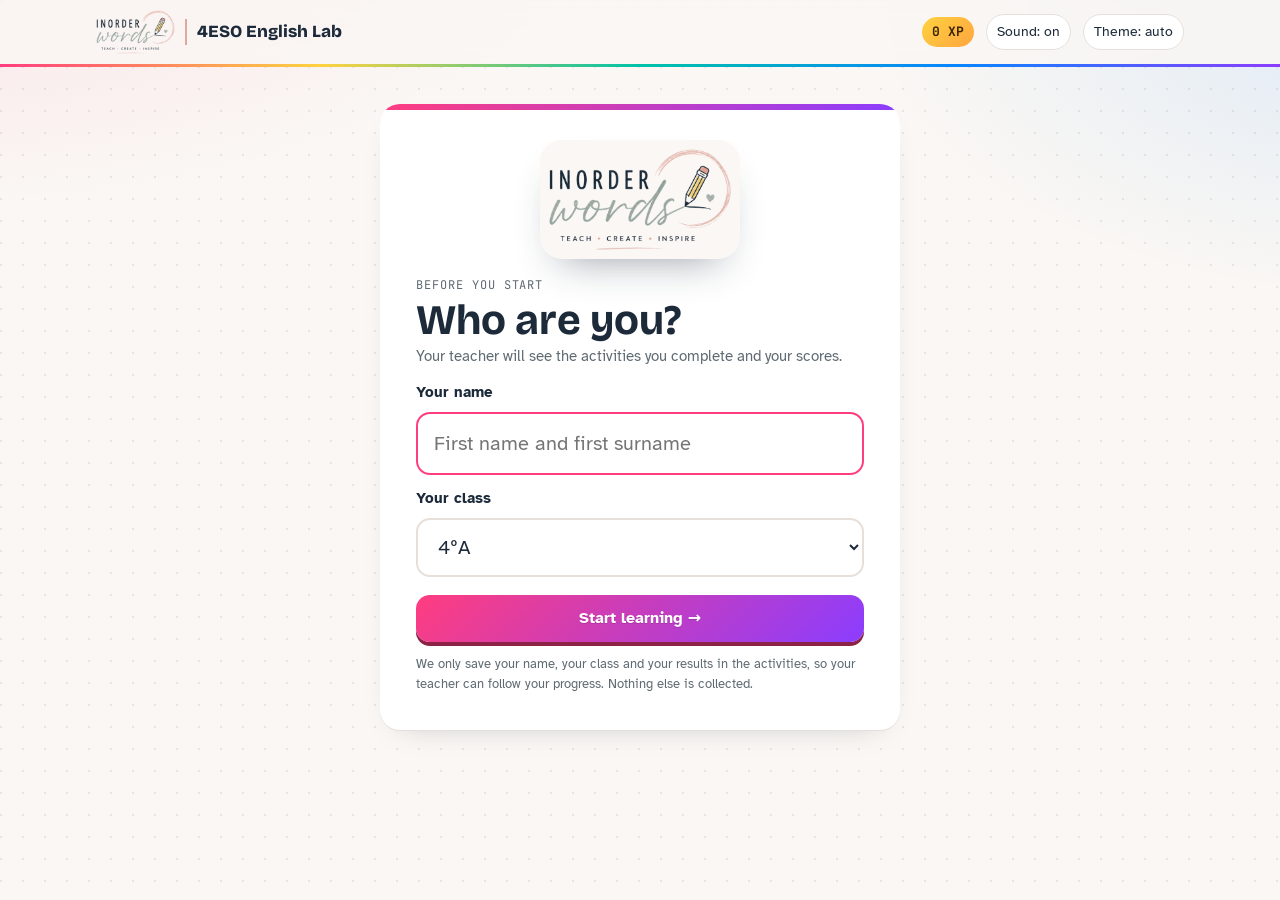
==== index.html @ 05e7820d "4ESO English Lab: web, contenido y registro Presentaciones temáticas, práctica de vocabulario, ejerc" ====
<!doctype html>
<html lang="en">
<head>
<meta charset="utf-8">
<meta name="viewport" content="width=device-width, initial-scale=1, viewport-fit=cover">
<title>4ESO English Lab</title>
<meta name="description" content="Grammar presentations, vocabulary practice, exercises and worksheets for 4º ESO English, unit by unit.">
<meta name="claude:viewport-fit-sides" content="cover">
<link rel="preconnect" href="https://fonts.googleapis.com">
<link rel="preconnect" href="https://fonts.gstatic.com" crossorigin>
<link rel="stylesheet" href="https://fonts.googleapis.com/css2?family=Atkinson+Hyperlegible:ital,wght@0,400;0,700;1,400&family=Bricolage+Grotesque:opsz,wght@12..96,600;12..96,800&family=JetBrains+Mono:wght@400;700&display=swap">
<link rel="stylesheet" href="https://fonts.googleapis.com/css2?family=Caveat:wght@600;700&family=Fredoka:wght@500;700&family=Bebas+Neue&family=Courier+Prime:wght@400;700&family=Stardos+Stencil:wght@700&family=Playfair+Display:wght@700;900&family=Orbitron:wght@600;800&family=Press+Start+2P&family=Space+Grotesk:wght@500;700&display=swap">
<link rel="stylesheet" href="css/style.css?v=12">
<link rel="stylesheet" href="css/vivid.css?v=12">
<link rel="stylesheet" href="css/themes.css?v=12">
</head>
<body>
<header class="top">
  <div class="wrap">
    <a class="brand" href="#/" aria-label="In Order Words – 4ESO English Lab home"><img class="logo" src="img/logo-sm.png" alt="In Order Words – Teach · Create · Inspire" width="86" height="48"><span class="brand-text">4ESO English Lab</span></a>
    <span class="top-spacer"></span>
    <button class="icon-btn who" id="who" type="button" title="Change student" hidden></button>
    <span class="xp-chip" id="xp" title="Your experience points">0 XP</span>
    <button class="icon-btn" id="sound" type="button" title="Sound effects on/off">Sound: on</button>
    <button class="icon-btn" id="theme" type="button" title="Change colour theme">Theme</button>
  </div>
</header>
<main id="app"></main>
<script src="js/config.js?v=12"></script>
<script src="js/data.js?v=12"></script>
<script src="js/app.js?v=12"></script>
</body>
</html>
---- css/style.css ----
/* Layout: a course "notebook" — home grid of unit tiles, each unit a coloured band
   with grammar + vocabulary columns; practice and slides take the full screen. */
:root {
  --paper: #faf7f4;       /* warm cream from the In Order Words logo */
  --card: #ffffff;
  --ink: #1c2a3a;         /* logo navy */
  --muted: #5f6b72;
  --line: #e6dfda;
  --soft: #f1ebe6;
  --sage: #8fa395;        /* logo "words" green */
  --blush: #e0a99f;       /* logo circle pink */
  --good: #1f8f4e;
  --good-bg: #dff5e7;
  --bad: #c2362f;
  --bad-bg: #fbe3e1;
  --u: #e0533d;           /* set per unit */
  --u-ink: #ffffff;
  --display: "Bricolage Grotesque", "Avenir Next", "Segoe UI", system-ui, sans-serif;
  --body: "Atkinson Hyperlegible", "Segoe UI", system-ui, -apple-system, sans-serif;
  --mono: "JetBrains Mono", ui-monospace, "SF Mono", Menlo, monospace;
  --r: 14px;
  color-scheme: light;
}
@media (prefers-color-scheme: dark) {
  :root:not([data-theme="light"]) {
    --paper: #141a22; --card: #1d2530; --ink: #f1ede9; --muted: #a9b2b0; --line: #2e3844;
    --soft: #252e3a; --good: #4fd187; --good-bg: #173726; --bad: #ff7a70; --bad-bg: #3d1d1c;
    color-scheme: dark;
  }
}
:root[data-theme="dark"] {
  --paper: #141a22; --card: #1d2530; --ink: #f1ede9; --muted: #a9b2b0; --line: #2e3844;
  --soft: #252e3a; --good: #4fd187; --good-bg: #173726; --bad: #ff7a70; --bad-bg: #3d1d1c;
  color-scheme: dark;
}

* { box-sizing: border-box; }
html, body { margin: 0; }
body {
  background: var(--paper); color: var(--ink); font-family: var(--body);
  font-size: 17px; line-height: 1.55; -webkit-font-smoothing: antialiased;
}
a { color: inherit; }
button { font: inherit; color: inherit; }
:focus-visible { outline: 3px solid var(--u); outline-offset: 2px; border-radius: 6px; }
h1, h2, h3 { font-family: var(--display); line-height: 1.1; text-wrap: balance; margin: 0; }
.wrap { max-width: 1120px; margin: 0 auto; padding-left: max(16px, env(safe-area-inset-left, 0px)); padding-right: max(16px, env(safe-area-inset-right, 0px)); }
.label { font-family: var(--mono); font-size: 12px; letter-spacing: .08em; text-transform: uppercase; color: var(--muted); }

/* top bar */
.top { position: sticky; top: env(safe-area-inset-top, 0px); z-index: 20; background: color-mix(in srgb, var(--paper) 88%, transparent); backdrop-filter: blur(10px); border-bottom: 1px solid var(--line); }
body::before { content: ""; position: fixed; inset: 0 0 auto; height: env(safe-area-inset-top, 0px); z-index: 10; background: var(--paper); }
.top .wrap { display: flex; align-items: center; gap: 12px; padding-block: 10px; }
.brand { display: flex; align-items: center; gap: 10px; text-decoration: none; font-family: var(--display); font-weight: 800; font-size: 19px; }
.logo { display: block; height: 44px; width: auto; border-radius: 8px; }
:root[data-theme="dark"] .logo, :root[data-theme="dark"] .logo-big { background: #faf7f4; padding: 3px 6px; }
@media (prefers-color-scheme: dark) { :root:not([data-theme="light"]) .logo, :root:not([data-theme="light"]) .logo-big { background: #faf7f4; padding: 3px 6px; } }
.brand-text { font-size: 17px; color: var(--ink); border-left: 2px solid var(--blush); padding-left: 10px; }
@media (max-width: 520px) { .brand-text { display: none; } }
.hero-grid { display: grid; grid-template-columns: 1fr auto; gap: 24px; align-items: center; }
@media (max-width: 760px) { .hero-grid { grid-template-columns: 1fr; } .logo-big { justify-self: start; } }
.logo-big { width: min(300px, 70vw); height: auto; border-radius: 16px; }
.foot-logo { height: 52px; width: auto; border-radius: 8px; }
footer.site .wrap { display: flex; align-items: center; gap: 16px; flex-wrap: wrap; }
.brand-mark { width: 30px; height: 30px; border-radius: 9px; display: grid; place-items: center; background: var(--ink); color: var(--paper); font-size: 14px; font-family: var(--mono); }
.top-spacer { flex: 1; }
.xp-chip { font-family: var(--mono); font-size: 13px; padding: 5px 10px; border-radius: 99px; background: var(--soft); white-space: nowrap; }
.icon-btn { border: 1px solid var(--line); background: var(--card); border-radius: 10px; padding: 6px 10px; cursor: pointer; font-size: 14px; }

/* home */
.hero { padding-block: 44px 28px; display: grid; gap: 14px; }
.hero h1 { font-size: clamp(34px, 6vw, 60px); font-weight: 800; letter-spacing: -.02em; max-width: 16ch; }
.hero p { margin: 0; color: var(--muted); max-width: 60ch; font-size: 18px; }
.howto { display: flex; flex-wrap: wrap; gap: 8px; margin-top: 6px; }
.howto span { font-size: 14px; padding: 6px 12px; border: 1px solid var(--line); border-radius: 99px; background: var(--card); }
.units { display: grid; grid-template-columns: repeat(auto-fill, minmax(250px, 1fr)); gap: 16px; padding-bottom: 60px; }
.unit-tile { position: relative; display: grid; grid-template-rows: auto 1fr auto; gap: 10px; text-decoration: none; background: var(--card); border: 1px solid var(--line); border-radius: var(--r); padding: 18px; overflow: hidden; transition: transform .15s, box-shadow .15s; min-height: 220px; }
.unit-tile:hover { transform: translateY(-3px); box-shadow: 0 10px 30px -12px color-mix(in srgb, var(--u) 50%, transparent); }
.unit-tile .num { font-family: var(--display); font-weight: 800; font-size: 64px; line-height: .9; color: var(--u); }
.unit-tile h2 { font-size: 24px; }
.unit-tile p { margin: 4px 0 0; color: var(--muted); font-size: 15px; }
.unit-tile ul { margin: 0; padding: 0; list-style: none; font-size: 14px; display: grid; gap: 2px; }
.unit-tile li::before { content: "▸ "; color: var(--u); }
.meter { height: 6px; background: var(--soft); border-radius: 9px; overflow: hidden; }
.meter i { display: block; height: 100%; background: var(--u); border-radius: 9px; }
.meter-row { display: grid; gap: 4px; font-size: 12px; color: var(--muted); font-family: var(--mono); }

/* unit page */
.band { background: var(--u); color: var(--u-ink); }
.band .wrap { padding-block: 30px 26px; display: grid; gap: 8px; }
.band a.back { color: inherit; opacity: .85; font-size: 14px; text-decoration: none; }
.band h1 { font-size: clamp(32px, 6vw, 56px); font-weight: 800; letter-spacing: -.02em; }
.band p { margin: 0; opacity: .92; max-width: 60ch; }
.band .label { color: inherit; opacity: .8; }
.unit-grid { display: grid; grid-template-columns: 1.25fr 1fr; gap: 22px; padding-block: 26px 60px; align-items: start; }
@media (max-width: 860px) { .unit-grid { grid-template-columns: 1fr; } }
.unit-grid > * { min-width: 0; }
.section-h { display: flex; align-items: baseline; justify-content: space-between; gap: 10px; margin: 0 0 12px; }
.section-h h2 { font-size: 26px; }
.panel { background: var(--card); border: 1px solid var(--line); border-radius: var(--r); padding: 20px; display: grid; gap: 14px; }
.panel + .panel { margin-top: 16px; }
.panel h3 { font-size: 22px; }
.panel .sub { color: var(--muted); margin: 2px 0 0; font-size: 15px; }
.row { display: flex; flex-wrap: wrap; gap: 8px; align-items: center; }
.btn { display: inline-flex; align-items: center; gap: 8px; border: 0; cursor: pointer; text-decoration: none; padding: 11px 18px; border-radius: 12px; font-weight: 700; font-size: 16px; background: var(--u); color: var(--u-ink); box-shadow: 0 3px 0 color-mix(in srgb, var(--u) 60%, #000); transition: transform .08s; }
.btn:active { transform: translateY(2px); box-shadow: 0 1px 0 color-mix(in srgb, var(--u) 60%, #000); }
.btn.ghost { background: var(--soft); color: var(--ink); box-shadow: 0 3px 0 var(--line); }
.btn[disabled] { opacity: .45; cursor: not-allowed; }
.lvl { display: inline-flex; align-items: center; gap: 6px; padding: 8px 12px; border-radius: 10px; border: 1px solid var(--line); background: var(--paper); text-decoration: none; font-size: 14.5px; font-weight: 700; cursor: pointer; }
.lvl:hover { border-color: var(--u); }
.lvl .dots { letter-spacing: 1px; color: var(--u); font-size: 11px; }
.lvl .best { font-family: var(--mono); font-weight: 400; font-size: 12px; color: var(--muted); }
.dl { display: inline-flex; align-items: center; gap: 6px; padding: 7px 11px; border-radius: 9px; border: 1px dashed var(--line); text-decoration: none; font-size: 14px; }
.dl:hover { border-color: var(--u); border-style: solid; }
.dl b { font-family: var(--mono); font-size: 11px; color: var(--u); }
.group-label { font-size: 13px; font-weight: 700; color: var(--muted); margin-bottom: -6px; }

/* word list */
.words { display: grid; gap: 8px; }
.word { display: grid; grid-template-columns: 1fr auto; gap: 2px 10px; padding: 10px 12px; border-radius: 10px; background: var(--paper); border: 1px solid var(--line); }
.word b { font-size: 16.5px; }
.word .pos { font-family: var(--mono); font-size: 11px; color: var(--muted); margin-left: 6px; }
.word .def { grid-column: 1 / -1; font-size: 14.5px; color: var(--muted); }
.word .es { font-size: 14px; color: var(--u); font-weight: 700; text-align: right; }
.say { border: 0; background: none; cursor: pointer; padding: 0 4px; font-size: 15px; color: var(--muted); }
.say:hover { color: var(--u); }
.set-tabs { display: flex; flex-wrap: wrap; gap: 6px; }
.set-tabs button { border: 1px solid var(--line); background: var(--paper); padding: 6px 11px; border-radius: 99px; cursor: pointer; font-size: 14px; }
.set-tabs button[aria-pressed="true"] { background: var(--ink); color: var(--paper); border-color: var(--ink); }

/* full-screen modes */
.stage { min-height: calc(100vh - 60px); display: grid; grid-template-rows: auto 1fr auto; }
.stage-top { display: flex; align-items: center; gap: 14px; padding-block: 14px; }
.close { border: 0; background: none; font-size: 26px; cursor: pointer; color: var(--muted); line-height: 1; padding: 4px 8px; text-decoration: none; }
.progress { flex: 1; height: 14px; border-radius: 99px; background: var(--soft); overflow: hidden; }
.progress i { display: block; height: 100%; background: var(--u); border-radius: 99px; transition: width .35s ease; }
.streak { font-family: var(--mono); font-weight: 700; color: var(--u); min-width: 3.5ch; text-align: right; }

/* question card */
.q-area { display: grid; align-content: center; justify-items: center; padding-block: 20px 30px; }
.q { width: min(640px, 100%); display: grid; gap: 18px; animation: pop .25s ease; }
@keyframes pop { from { opacity: .3; transform: translateY(8px); } to { opacity: 1; transform: none; } }
@media (prefers-reduced-motion: reduce) { .q, .slide { animation: none !important; } .progress i { transition: none; } }
.q .kind { font-family: var(--mono); font-size: 12px; letter-spacing: .1em; text-transform: uppercase; color: var(--u); font-weight: 700; }
.q h2 { font-size: clamp(22px, 4vw, 30px); font-weight: 700; }
.q .prompt-sub { color: var(--muted); margin: -8px 0 0; }
.opts { display: grid; gap: 10px; }
.opts.grid2 { grid-template-columns: 1fr 1fr; }
@media (max-width: 480px) { .opts.grid2 { grid-template-columns: 1fr; } }
.opt { text-align: left; border: 2px solid var(--line); border-bottom-width: 4px; background: var(--card); border-radius: 14px; padding: 13px 16px; cursor: pointer; font-size: 17px; display: flex; gap: 12px; align-items: center; }
.opt:hover:not([disabled]) { border-color: color-mix(in srgb, var(--u) 60%, var(--line)); }
.opt .k { font-family: var(--mono); font-size: 12px; border: 1px solid var(--line); border-radius: 6px; padding: 1px 6px; color: var(--muted); }
.opt.sel { border-color: var(--u); background: color-mix(in srgb, var(--u) 10%, var(--card)); }
.opt.right { border-color: var(--good); background: var(--good-bg); }
.opt.wrong { border-color: var(--bad); background: var(--bad-bg); }
.type-in { width: 100%; font: inherit; font-size: 20px; padding: 14px 16px; border-radius: 14px; border: 2px solid var(--line); background: var(--card); color: var(--ink); }
.type-in:focus { outline: none; border-color: var(--u); }
.hint { font-size: 14px; color: var(--muted); }
.sentence { font-size: clamp(19px, 3.2vw, 24px); line-height: 1.5; }
.sentence .blank { display: inline-block; min-width: 4ch; border-bottom: 3px solid var(--u); color: var(--u); font-weight: 700; padding: 0 4px; }
.big-word { font-family: var(--display); font-size: clamp(36px, 7vw, 56px); font-weight: 800; color: var(--u); line-height: 1; }
.flash { background: var(--card); border: 1px solid var(--line); border-radius: 18px; padding: 24px; display: grid; gap: 10px; }
.flash .es { font-size: 20px; font-weight: 700; }
.flash .ex { font-style: italic; color: var(--muted); }
.listen-btn { width: 110px; height: 110px; border-radius: 28px; border: 0; background: var(--u); color: var(--u-ink); font-size: 44px; cursor: pointer; box-shadow: 0 5px 0 color-mix(in srgb, var(--u) 60%, #000); justify-self: center; }

/* tiles (word order) */
.tray { min-height: 64px; border-bottom: 2px solid var(--line); display: flex; flex-wrap: wrap; gap: 8px; padding: 8px 0; align-content: flex-start; }
.bank { display: flex; flex-wrap: wrap; gap: 8px; justify-content: center; }
.tile { border: 2px solid var(--line); border-bottom-width: 4px; background: var(--card); border-radius: 12px; padding: 7px 13px; cursor: pointer; font-size: 17px; }
.tile.used { visibility: hidden; }

/* match pairs */
.pairs { display: grid; grid-template-columns: 1fr 1fr; gap: 10px; }
.pairs .opt { justify-content: center; text-align: center; font-size: 15.5px; padding: 12px 10px; }
.pairs .opt.done { opacity: .35; border-color: var(--good); }

/* feedback footer */
.foot { border-top: 2px solid var(--line); background: var(--card); }
.foot .wrap { display: flex; align-items: center; gap: 14px; padding-block: 16px calc(16px + env(safe-area-inset-bottom, 0px)); flex-wrap: wrap; }
.foot.ok { background: var(--good-bg); border-color: var(--good); }
.foot.no { background: var(--bad-bg); border-color: var(--bad); }
.foot .msg { flex: 1; min-width: 200px; }
.foot .msg strong { font-family: var(--display); font-size: 22px; display: block; }
.foot.ok .msg strong { color: var(--good); }
.foot.no .msg strong { color: var(--bad); }
.foot .msg span { font-size: 15px; }
.foot .btn.go-good { background: var(--good); box-shadow: 0 3px 0 color-mix(in srgb, var(--good) 60%, #000); color: #fff; }
.foot .btn.go-bad { background: var(--bad); box-shadow: 0 3px 0 color-mix(in srgb, var(--bad) 60%, #000); color: #fff; }

/* results */
.results { display: grid; justify-items: center; text-align: center; gap: 18px; padding-block: 40px; }
.results h2 { font-size: clamp(30px, 5vw, 44px); }
.stats { display: flex; gap: 12px; flex-wrap: wrap; justify-content: center; }
.stat { border: 2px solid var(--u); border-radius: 14px; padding: 10px 18px; min-width: 120px; }
.stat b { display: block; font-family: var(--display); font-size: 30px; color: var(--u); font-variant-numeric: tabular-nums; }
.stat span { font-size: 13px; color: var(--muted); }
.review { width: min(640px, 100%); text-align: left; display: grid; gap: 8px; }
.review div { padding: 10px 12px; border-radius: 10px; background: var(--bad-bg); font-size: 15px; }

/* slides */
.deck { display: grid; grid-template-rows: auto 1fr auto; min-height: calc(100vh - 60px); }
.slide-wrap { display: grid; place-items: center; padding-block: 10px 20px; }
.slide { width: min(980px, 100%); min-height: min(560px, 70vh); background: var(--card); border: 1px solid var(--line); border-radius: 22px; padding: clamp(22px, 4vw, 48px); display: grid; align-content: center; gap: 18px; position: relative; overflow: hidden; animation: pop .3s ease; }
.slide::after { content: ""; position: absolute; right: -60px; top: -60px; width: 200px; height: 200px; border-radius: 50%; background: color-mix(in srgb, var(--u) 14%, transparent); pointer-events: none; }
.slide h2 { font-size: clamp(26px, 4.4vw, 44px); font-weight: 800; letter-spacing: -.01em; }
.slide.title-slide { background: var(--u); color: var(--u-ink); border: 0; }
.slide.title-slide::after { background: rgba(255,255,255,.12); width: 340px; height: 340px; right: -90px; top: -90px; }
.slide.title-slide h2 { font-size: clamp(36px, 7vw, 72px); }
.slide.title-slide .label { color: inherit; opacity: .85; }
.slide .lead { font-size: clamp(18px, 2.4vw, 22px); max-width: 60ch; margin: 0; }
.hook { background: rgba(255,255,255,.16); border-radius: 14px; padding: 16px 18px; font-size: clamp(17px, 2.2vw, 21px); max-width: 60ch; }
.examples { display: grid; gap: 10px; margin: 0; padding: 0; list-style: none; }
.examples li { font-size: clamp(17px, 2.3vw, 22px); padding: 10px 14px; border-left: 4px solid var(--u); background: var(--paper); border-radius: 0 10px 10px 0; }
mark { background: color-mix(in srgb, var(--u) 22%, transparent); color: inherit; padding: 0 3px; border-radius: 4px; font-weight: 700; }
.table-scroll { overflow-x: auto; }
.gtable { width: 100%; border-collapse: collapse; font-size: clamp(15px, 1.9vw, 18px); }
.gtable th { text-align: left; font-family: var(--mono); font-size: 12px; letter-spacing: .06em; text-transform: uppercase; color: var(--muted); padding: 8px 10px; border-bottom: 2px solid var(--u); }
.gtable td { padding: 10px; border-bottom: 1px solid var(--line); vertical-align: top; }
.gtable td:first-child { font-weight: 700; }
.note { font-size: 15.5px; color: var(--muted); border-top: 1px dashed var(--line); padding-top: 10px; margin: 0; }
.mist { display: grid; gap: 12px; }
.mist > div { display: grid; grid-template-columns: 1fr 1fr; gap: 10px; }
@media (max-width: 600px) { .mist > div { grid-template-columns: 1fr; } }
.mist .w, .mist .r { padding: 10px 14px; border-radius: 10px; font-size: clamp(15px, 2vw, 18px); }
.mist .w { background: var(--bad-bg); text-decoration: line-through; text-decoration-color: var(--bad); }
.mist .r { background: var(--good-bg); }
.mist .why { grid-column: 1 / -1; font-size: 14.5px; color: var(--muted); margin-top: -4px; }
.summary-list { display: grid; gap: 10px; margin: 0; padding: 0; list-style: none; counter-reset: s; }
.summary-list li { font-size: clamp(17px, 2.3vw, 21px); padding-left: 44px; position: relative; }
.summary-list li::before { counter-increment: s; content: counter(s); position: absolute; left: 0; top: -2px; width: 32px; height: 32px; border-radius: 50%; background: var(--u); color: var(--u-ink); display: grid; place-items: center; font-family: var(--mono); font-size: 14px; }
.deck-nav { display: flex; align-items: center; justify-content: center; gap: 14px; padding-block: 14px 24px; }
.dots { display: flex; gap: 6px; flex-wrap: wrap; justify-content: center; }
.dots button { width: 10px; height: 10px; border-radius: 50%; border: 0; background: var(--line); padding: 0; cursor: pointer; }
.dots button[aria-current="true"] { background: var(--u); width: 26px; border-radius: 9px; }
.check-fb { font-size: 16px; padding: 10px 14px; border-radius: 10px; }
.check-fb.ok { background: var(--good-bg); }
.check-fb.no { background: var(--bad-bg); }

footer.site { border-top: 1px solid var(--line); color: var(--muted); font-size: 14px; }
footer.site .wrap { padding-block: 20px; }

/* grid children with auto margins shrink to content; make the wrappers full width */
.stage > .wrap, .deck > .wrap, .stage > .foot { width: 100%; }
.btn, .icon-btn, .lvl, .dl { white-space: nowrap; }
@media (max-width: 480px) {
  .top .wrap { gap: 8px; }
  .icon-btn { padding: 6px 8px; font-size: 13px; }
  .deck-nav { gap: 8px; }
  .deck-nav .btn { padding: 10px 14px; }
}
---- css/vivid.css ----
/* Vivid layer: saturated unit colours, gradients, playful shapes. Loaded after style.css. */
:root {
  --u2: #8b3dff;
  --pop1: #ff3d7f; --pop2: #ffd23f; --pop3: #0a84ff; --pop4: #00c2a8; --pop5: #8b3dff;
  --grad: linear-gradient(135deg, var(--u) 0%, var(--u2) 100%);
  --shadow: 0 14px 34px -16px color-mix(in srgb, var(--u) 70%, transparent);
}

/* page background: soft colour washes + dot grid */
body {
  background:
    radial-gradient(1200px 500px at -10% -10%, color-mix(in srgb, var(--pop1) 12%, transparent), transparent 60%),
    radial-gradient(900px 500px at 110% 0%, color-mix(in srgb, var(--pop3) 12%, transparent), transparent 60%),
    radial-gradient(circle at 1px 1px, color-mix(in srgb, var(--ink) 9%, transparent) 1px, transparent 0) 0 0 / 22px 22px,
    var(--paper);
  background-attachment: fixed;
}
.top { background: color-mix(in srgb, var(--paper) 80%, transparent); border-bottom: 0; box-shadow: 0 1px 0 var(--line); }
.top::after { content: ""; position: absolute; left: 0; right: 0; bottom: -3px; height: 3px;
  background: linear-gradient(90deg, var(--pop1), var(--pop2), var(--pop4), var(--pop3), var(--pop5)); }
.xp-chip { background: linear-gradient(135deg, var(--pop2), #ffa53f); color: #3a2400; font-weight: 700; }
.icon-btn { border-radius: 99px; }

/* hero */
.hero { padding-block: 48px 34px; }
.hero h1 { font-size: clamp(38px, 7vw, 74px); max-width: 14ch; }
.hl { position: relative; white-space: nowrap; z-index: 0; }
.hl::before { content: ""; position: absolute; left: -.08em; right: -.08em; bottom: .06em; height: .42em; z-index: -1; border-radius: .2em; transform: rotate(-1.5deg); }
.hl1::before { background: color-mix(in srgb, var(--pop1) 45%, transparent); }
.hl2::before { background: color-mix(in srgb, var(--pop2) 75%, transparent); }
.hl3::before { background: color-mix(in srgb, var(--pop4) 50%, transparent); }
.logo-big { transform: rotate(2deg); box-shadow: 0 20px 40px -20px rgba(28, 42, 58, .45); background: #faf7f4; padding: 8px; border-radius: 22px; }
.howto span { font-weight: 700; border: 0; color: #fff; box-shadow: 0 3px 0 rgba(0,0,0,.15); }
.howto .c1 { background: var(--pop1); }
.howto .c2 { background: var(--pop3); }
.howto .c3 { background: #e08a00; }
.howto .c4 { background: var(--pop5); }

/* unit tiles: full gradient cards */
.units { gap: 20px; }
.unit-tile { --grad: linear-gradient(135deg, var(--u) 0%, var(--u2) 100%); --shadow: 0 14px 34px -16px color-mix(in srgb, var(--u) 70%, transparent); background: var(--grad); color: #fff; border: 0; border-radius: 22px; min-height: 250px; box-shadow: var(--shadow); isolation: isolate; }
.unit-tile::before { content: ""; position: absolute; width: 180px; height: 180px; border-radius: 50%; right: -50px; bottom: -60px; background: rgba(255,255,255,.14); z-index: -1; }
.unit-tile::after { content: ""; position: absolute; width: 70px; height: 70px; border-radius: 50%; right: 40px; top: -24px; border: 10px solid rgba(255,255,255,.18); z-index: -1; }
.unit-tile:hover { transform: translateY(-5px) rotate(-.6deg); box-shadow: 0 22px 40px -18px color-mix(in srgb, var(--u) 80%, transparent); }
.unit-tile .num { color: #fff; font-size: 78px; text-shadow: 0 4px 0 rgba(0,0,0,.12); }
.unit-tile h2 { font-size: 27px; text-shadow: 0 1px 2px rgba(0,0,0,.15); }
.unit-tile p { color: rgba(255,255,255,.92); }
.unit-tile li::before { color: #fff; }
.unit-tile ul { font-weight: 700; }
.unit-tile .meter { background: rgba(255,255,255,.28); }
.unit-tile .meter i { background: #fff; }
.unit-tile .meter-row { color: rgba(255,255,255,.9); }

/* unit band */
.band { background: var(--grad); position: relative; overflow: hidden; isolation: isolate; }
.band::before { content: ""; position: absolute; width: 360px; height: 360px; border-radius: 50%; right: -80px; top: -140px; background: rgba(255,255,255,.14); z-index: -1; }
.band::after { content: ""; position: absolute; inset: 0; z-index: -1;
  background: radial-gradient(circle at 2px 2px, rgba(255,255,255,.22) 2px, transparent 0) 0 0 / 26px 26px;
  mask-image: linear-gradient(90deg, transparent 40%, #000); -webkit-mask-image: linear-gradient(90deg, transparent 40%, #000); }
.band h1 { font-size: clamp(38px, 7vw, 68px); text-shadow: 0 3px 0 rgba(0,0,0,.12); }

/* panels */
.panel { border: 0; border-radius: 20px; box-shadow: 0 1px 0 var(--line), 0 12px 30px -22px rgba(28,42,58,.35); position: relative; overflow: hidden; }
.panel::before { content: ""; position: absolute; left: 0; right: 0; top: 0; height: 6px; background: var(--grad); }
.section-h h2 { font-size: 30px; }
.section-h h2::after { content: ""; display: block; width: 56px; height: 6px; border-radius: 6px; background: var(--grad); margin-top: 6px; }
.btn { background: var(--grad); box-shadow: 0 4px 0 color-mix(in srgb, var(--u) 55%, #000); text-shadow: 0 1px 1px rgba(0,0,0,.15); border-radius: 14px; }
.btn:hover { filter: saturate(1.15) brightness(1.04); }
.btn.ghost { background: var(--soft); text-shadow: none; }
.lvl { border-width: 2px; border-radius: 12px; background: var(--card); }
.lvl:nth-of-type(1) .dots { color: #1fae5b; }
.lvl:nth-of-type(2) .dots { color: #e08a00; }
.lvl:nth-of-type(3) .dots { color: #e5243b; }
.lvl:hover { background: color-mix(in srgb, var(--u) 10%, var(--card)); transform: translateY(-1px); }
.dl { border-style: solid; border-width: 2px; border-color: color-mix(in srgb, var(--u) 30%, var(--line)); background: color-mix(in srgb, var(--u) 6%, var(--card)); border-radius: 12px; font-weight: 700; }
.dl b { background: var(--u); color: #fff; padding: 1px 5px; border-radius: 5px; }
.meter { height: 10px; }
.meter i { background: var(--grad); }
.word { border: 0; background: color-mix(in srgb, var(--u) 6%, var(--card)); border-left: 5px solid var(--u); }
.set-tabs button[aria-pressed="true"] { background: var(--grad); border-color: transparent; color: #fff; }

/* quiz */
.progress { height: 18px; box-shadow: inset 0 2px 0 rgba(0,0,0,.06); }
.progress i { background: var(--grad); position: relative; }
.progress i::after { content: ""; position: absolute; left: 10px; right: 10px; top: 4px; height: 4px; border-radius: 4px; background: rgba(255,255,255,.4); }
.streak { font-size: 20px; }
.q .kind { display: inline-block; justify-self: start; background: var(--grad); color: #fff; padding: 4px 10px; border-radius: 99px; }
.opt { border-radius: 16px; }
.opt:hover:not([disabled]) { transform: translateY(-1px); }
.opt.right { animation: bounce .4s ease; }
.opt.wrong { animation: shake .35s ease; }
@keyframes bounce { 40% { transform: scale(1.04); } 100% { transform: none; } }
@keyframes shake { 25% { transform: translateX(-6px); } 50% { transform: translateX(6px); } 75% { transform: translateX(-3px); } }
.flash { border: 0; box-shadow: var(--shadow); position: relative; overflow: hidden; }
.flash::before { content: ""; position: absolute; left: 0; top: 0; bottom: 0; width: 8px; background: var(--grad); }
.big-word { background: var(--grad); -webkit-background-clip: text; background-clip: text; color: transparent; }
.listen-btn { background: var(--grad); border-radius: 50%; }
.tile { border-radius: 14px; font-weight: 700; }
.tray .tile { background: color-mix(in srgb, var(--u) 12%, var(--card)); border-color: var(--u); }
.foot.ok .msg strong::before { content: "✓ "; }
.foot.no .msg strong::before { content: "✗ "; }
.stat { border: 0; background: var(--grad); color: #fff; box-shadow: var(--shadow); }
.stat b, .stat span { color: #fff; }
.results h2 { background: var(--grad); -webkit-background-clip: text; background-clip: text; color: transparent; }
.confetti { position: fixed; inset: 0; pointer-events: none; z-index: 50; }

/* slides */
.slide { border: 0; box-shadow: 0 20px 50px -28px rgba(28,42,58,.45); }
.slide::after { background: var(--grad); opacity: .18; }
.slide::before { content: ""; position: absolute; left: 0; right: 0; top: 0; height: 8px; background: var(--grad); }
.slide.title-slide { background: var(--grad); }
.slide.title-slide::before { display: none; }
.slide.title-slide::after { background: #fff; opacity: .14; }
.slide h2 { color: color-mix(in srgb, var(--u) 75%, var(--ink)); }
.slide.title-slide h2 { color: #fff; text-shadow: 0 4px 0 rgba(0,0,0,.12); }
.examples li { background: color-mix(in srgb, var(--u) 7%, var(--card)); border-left-width: 6px; }
.gtable th { border-bottom: 3px solid var(--u); color: var(--u); }
.gtable tbody tr:nth-child(odd) td { background: color-mix(in srgb, var(--u) 5%, transparent); }
.summary-list li::before { background: var(--grad); }
.dots button[aria-current="true"] { background: var(--grad); }

@media (prefers-reduced-motion: reduce) {
  .opt.right, .opt.wrong { animation: none; }
  .unit-tile:hover { transform: none; }
}

/* vocabulary links in slides */
.vw { position: relative; border-bottom: 2.5px dotted var(--u); cursor: help; border-radius: 2px; }
.vw:hover, .vw:focus-visible, .vw.open { background: color-mix(in srgb, var(--u2) 22%, transparent); outline: none; }
.vw:hover::after, .vw:focus-visible::after, .vw.open::after {
  content: attr(data-es); position: absolute; left: 50%; top: calc(100% + 6px); transform: translateX(-50%);
  background: var(--ink); color: var(--paper); font: 700 14px/1.3 var(--body); padding: 5px 10px; border-radius: 8px;
  white-space: nowrap; z-index: 6; box-shadow: 0 6px 16px -6px rgba(0,0,0,.4); font-style: normal; text-decoration: none; }
.slide.title-slide .vw { border-bottom-color: #fff; }
.vw-sample { border-bottom: 2.5px dotted var(--u); }
.slide { overflow: visible; }
.slide::after { clip-path: inset(60px 60px 0 0 round 0); }
.topic-words { display: grid; gap: 8px; }
.topic-words > div { display: flex; flex-wrap: wrap; gap: 8px; }
.chip { border: 0; background: rgba(255,255,255,.92); color: #1c2a3a; font-weight: 700; font-size: 15px; padding: 6px 12px; border-radius: 99px; cursor: pointer; box-shadow: 0 3px 0 rgba(0,0,0,.15); }
.chip:hover { transform: translateY(-1px); }

/* grammar in context: a document card */
.context-slide { align-content: start; }
.doc { background: var(--paper); border-radius: 16px; padding: clamp(16px, 3vw, 28px); border: 2px solid color-mix(in srgb, var(--u) 25%, var(--line)); display: grid; gap: 10px; position: relative; }
.doc-kind { justify-self: start; background: var(--grad); color: #fff; font: 700 12px/1 var(--mono); letter-spacing: .08em; text-transform: uppercase; padding: 6px 10px; border-radius: 99px; }
.doc h3 { font-size: clamp(22px, 3.2vw, 32px); }
.doc p { margin: 0; font-size: clamp(16px, 2.1vw, 20px); line-height: 1.6; }

/* student sign-in */
.signin { display: grid; place-items: center; padding-block: 40px 60px; }
.signin-card { width: min(520px, 100%); gap: 12px; padding: clamp(22px, 4vw, 36px); }
.signin-card .logo-big { width: 200px; justify-self: center; transform: none; }
.signin-card h1 { font-size: clamp(30px, 5vw, 42px); }
.signin-card label { font-weight: 700; font-size: 15px; margin-bottom: -4px; }
.signin-card .btn { justify-content: center; margin-top: 6px; }
.signin-card .err { color: var(--bad); margin: 0; font-weight: 700; }
.privacy { font-size: 13px; color: var(--muted); margin: 0; }
.who { font-weight: 700; max-width: 170px; overflow: hidden; text-overflow: ellipsis; white-space: nowrap; }
@media (max-width: 520px) { .who { max-width: 96px; } #sound { display: none; } }
---- css/themes.css ----
/* Presentation themes: one visual world per unit topic.
   Each theme commits to its own look (same in light and dark site themes) by
   redefining the colour tokens on its slides, so shared components follow. */

.deck.themed .slide {
  color: var(--ink); background-color: var(--paper);
  padding: clamp(64px, 8vw, 84px) clamp(20px, 4.5vw, 52px) clamp(24px, 4vw, 44px);
  border: 0; border-radius: 22px; overflow: hidden;
  box-shadow: 0 24px 60px -30px rgba(10, 20, 40, .55);
}
.deck.themed .slide::before, .deck.themed .slide::after { content: none; }
.deck.themed .slide > * { position: relative; z-index: 1; }
.deck.themed .slide h2 { color: var(--head); font-family: var(--tfont); }
.deck.themed .slide.title-slide { background-color: var(--paper); color: var(--ink); }
.deck.themed .slide.title-slide h2 { color: var(--head); text-shadow: none; }
.deck.themed .slide .lead, .deck.themed .slide .examples li, .deck.themed .slide .doc p { color: var(--ink); }
.deck.themed .doc { background: var(--card); border-color: var(--line); }
.deck.themed .examples li { background: var(--card); border-left-color: var(--acc); }
.deck.themed .gtable th { color: var(--acc); border-bottom-color: var(--acc); }
.deck.themed .gtable td { border-bottom-color: var(--line); }
.deck.themed .gtable tbody tr:nth-child(odd) td { background: color-mix(in srgb, var(--acc) 7%, transparent); }
.deck.themed .note { color: var(--muted); border-top-color: var(--line); }
.deck.themed mark { background: var(--mark); color: var(--mark-ink, inherit); }
.deck.themed .hook { background: var(--card); color: var(--ink); border-left: 5px solid var(--acc); }
.deck.themed .slide .label { color: var(--muted); }
.deck.themed .vw { border-bottom-color: var(--acc); }
.deck.themed .summary-list li::before { background: var(--acc); color: var(--acc-ink, #fff); }
.deck.themed .opt { background: var(--card); border-color: var(--line); color: var(--ink); }
.deck.themed .opt .k { border-color: var(--line); color: var(--muted); }
.deck.themed .chip { background: var(--card); color: var(--ink); }

.deck.themed .slide > .deco { position: absolute; inset: 0; pointer-events: none; z-index: 0 !important; }
.deco .hud { position: absolute; left: 0; right: 0; top: 0; display: flex; justify-content: space-between; gap: 12px; flex-wrap: wrap;
  padding: 14px clamp(20px, 4.5vw, 52px); font: 700 12px/1.3 var(--mono); letter-spacing: .08em; text-transform: uppercase; color: var(--muted); }

/* ---------- 1 · Teen spirit: scrapbook notebook ---------- */
.theme-1 .slide {
  --paper: #fffdf7; --card: #ffffff; --ink: #23304a; --muted: #6b7388; --line: #d9e4f0; --soft: #f3f0e8;
  --head: #23304a; --acc: #ff3d7f; --tfont: "Caveat", "Segoe Print", cursive; --mark: linear-gradient(transparent 42%, #ffe45c 42%);
  --good-bg: #dff5e7; --bad-bg: #fde3e6;
  background-image:
    linear-gradient(90deg, transparent 46px, #ffb3c6 46px 48px, transparent 48px),
    repeating-linear-gradient(180deg, transparent 0 33px, #dbe8f6 33px 34px);
}
.theme-1 .slide h2 { font-size: clamp(40px, 6.4vw, 66px); font-weight: 700; line-height: 1; }
.theme-1 .slide.title-slide h2 { font-size: clamp(56px, 10vw, 104px); color: #ff3d7f; transform: rotate(-2deg); transform-origin: left; }
.theme-1 .deco .hud { font-family: "Caveat", cursive; font-size: 20px; text-transform: none; letter-spacing: 0; color: #8a93a8; padding-left: 64px; }
.theme-1 .tape { position: absolute; width: 130px; height: 32px; top: -8px; }
.theme-1 .tape.t1 { left: 18%; background: rgba(255, 61, 127, .35); transform: rotate(-6deg); }
.theme-1 .tape.t2 { right: 12%; background: repeating-linear-gradient(45deg, rgba(255, 210, 63, .7) 0 8px, rgba(255, 210, 63, .45) 8px 16px); transform: rotate(5deg); }
.theme-1 .examples li { background: #fff6a8; border-left: 0; border-radius: 3px; box-shadow: 0 8px 14px -10px rgba(0,0,0,.35); transform: rotate(-.6deg); }
.theme-1 .examples li:nth-child(2) { background: #c9f2e6; transform: rotate(.7deg); }
.theme-1 .examples li:nth-child(3) { background: #ffd6e2; transform: rotate(-.3deg); }
.theme-1 .hook { background: #fff6a8; border-left: 0; transform: rotate(-1deg); box-shadow: 0 10px 18px -12px rgba(0,0,0,.4); font-family: "Caveat", cursive; font-size: clamp(22px, 3vw, 28px); line-height: 1.25; }
.theme-1 .doc { transform: rotate(-.4deg); box-shadow: 0 12px 24px -16px rgba(0,0,0,.35); }
.theme-1 .summary-list li::before { border-radius: 40% 60% 55% 45%; }

/* ---------- 2 · In business: startup pitch deck ---------- */
.theme-2 .slide {
  --paper: #ffffff; --card: #f4f7fa; --ink: #0d1b2a; --muted: #5a6878; --line: #e1e7ee; --soft: #eef2f6;
  --head: #0d1b2a; --acc: #00a86b; --tfont: "Space Grotesk", "Bricolage Grotesque", sans-serif; --mark: rgba(0, 168, 107, .18);
  --good-bg: #dff5e7; --bad-bg: #fde3e6;
  border-radius: 8px;
  background-image: linear-gradient(180deg, #00a86b, #00c2a8); background-size: 12px 100%; background-repeat: no-repeat;
}
.theme-2 .slide h2 { font-weight: 700; letter-spacing: -.02em; }
.theme-2 .deco .hud { border-bottom: 1px solid #e1e7ee; padding-left: 36px; color: #00875a; }
.theme-2 .bars { position: absolute; right: 26px; bottom: 22px; width: 132px; height: 84px; opacity: .9;
  background:
    linear-gradient(#cfeee1, #cfeee1) 0 100% / 20px 28% no-repeat,
    linear-gradient(#a9e2cb, #a9e2cb) 28px 100% / 20px 45% no-repeat,
    linear-gradient(#7fd5b3, #7fd5b3) 56px 100% / 20px 40% no-repeat,
    linear-gradient(#3fc092, #3fc092) 84px 100% / 20px 68% no-repeat,
    linear-gradient(#00a86b, #00a86b) 112px 100% / 20px 100% no-repeat; }
.theme-2 .examples li { border-radius: 4px; border-left-width: 4px; }
.theme-2 .gtable { font-variant-numeric: tabular-nums; }
.theme-2 .slide.title-slide { --paper: #0d1b2a; --card: rgba(255,255,255,.07); --ink: #ffffff; --muted: #9fb2c6; --head: #ffffff; --line: #23384f; --acc: #00c2a8; background-image: none; }
.theme-2 .slide.title-slide::after { content: "€"; position: absolute; right: -10px; bottom: -120px; font: 700 420px/1 "Space Grotesk", sans-serif; color: rgba(0, 194, 168, .12); }
.theme-2 .slide.title-slide .deco .hud { color: #00c2a8; border-color: #23384f; }
.theme-2 .slide.title-slide .bars { opacity: .5; }

/* ---------- 3 · Planet Earth: nature ---------- */
.theme-3 .slide {
  --paper: #f1f8ec; --card: #ffffff; --ink: #173b2a; --muted: #557463; --line: #cfe3c6; --soft: #e4f1dc;
  --head: #1d6b3f; --acc: #2e9e5b; --tfont: "Fredoka", "Bricolage Grotesque", sans-serif; --mark: #c8f0a8;
  --good-bg: #dff5e7; --bad-bg: #fde3e6;
  border-radius: 40px;
  background-image:
    radial-gradient(circle at 104% -6%, #cdeec0 0 150px, transparent 151px),
    radial-gradient(circle at -6% 108%, #d3eef5 0 170px, transparent 171px);
}
.theme-3 .slide h2 { font-weight: 700; }
.theme-3 .deco .hud { color: #3d8a5e; }
.theme-3 .leaf { position: absolute; top: 48px; right: 34px; width: 54px; height: 54px; background: #2e9e5b; border-radius: 0 100% 0 100%; transform: rotate(12deg); box-shadow: inset -8px -8px 0 rgba(0,0,0,.08); }
.theme-3 .leaf::after { content: ""; position: absolute; left: 50%; top: 8%; width: 2px; height: 84%; background: rgba(255,255,255,.5); transform: rotate(-45deg); transform-origin: top; }
.theme-3 .leaf.l2 { top: 92px; right: 78px; width: 32px; height: 32px; background: #8fd16a; transform: rotate(-30deg); }
.theme-3 .examples li { border-radius: 20px; border-left-width: 7px; }
.theme-3 .doc { border-radius: 26px; }
.theme-3 .slide.title-slide { --paper: #0b5d3b; --card: rgba(255,255,255,.12); --ink: #ffffff; --muted: #bfe8cf; --head: #ffffff; --acc: #8fd16a; --acc-ink: #0b3d26;
  background-image: linear-gradient(160deg, #0b5d3b 0%, #0d6e6e 60%, #0a5c8f 100%); }
.theme-3 .slide.title-slide::after { content: ""; position: absolute; width: 300px; height: 300px; right: -70px; bottom: -90px; border-radius: 50%;
  background: radial-gradient(circle at 35% 30%, #7fe0a8 0 18%, transparent 19%), radial-gradient(circle at 60% 62%, #6fd39a 0 22%, transparent 23%), radial-gradient(circle at 40% 40%, #2b9bd6, #0a4f7a 75%);
  box-shadow: 0 0 0 14px rgba(255,255,255,.08); }

/* ---------- 4 · Picture this: camera viewfinder ---------- */
.theme-4 .slide {
  --paper: #121212; --card: #1e1e1e; --ink: #f2f2f2; --muted: #a8a8a8; --line: #343434; --soft: #262626;
  --head: #ffffff; --acc: #ffd23f; --acc-ink: #121212; --tfont: "Bebas Neue", "Bricolage Grotesque", sans-serif; --mark: #ffd23f; --mark-ink: #121212;
  --good: #5be08f; --good-bg: #173726; --bad: #ff7a70; --bad-bg: #3d1d1c;
  border-radius: 10px;
  background-image:
    linear-gradient(90deg, transparent calc(33.33% - 1px), rgba(255,255,255,.07) calc(33.33% - 1px) 33.33%, transparent 33.33% calc(66.66% - 1px), rgba(255,255,255,.07) calc(66.66% - 1px) 66.66%, transparent 66.66%),
    linear-gradient(180deg, transparent calc(33.33% - 1px), rgba(255,255,255,.07) calc(33.33% - 1px) 33.33%, transparent 33.33% calc(66.66% - 1px), rgba(255,255,255,.07) calc(66.66% - 1px) 66.66%, transparent 66.66%);
}
.theme-4 .slide h2 { font-weight: 400; letter-spacing: .03em; font-size: clamp(38px, 6vw, 64px); line-height: .95; }
.theme-4 .slide.title-slide h2 { font-size: clamp(60px, 11vw, 120px); }
.theme-4 .deco .hud { font-family: "Courier Prime", monospace; font-weight: 700; color: #cfcfcf; padding-inline: 56px; }
.theme-4 .rec { color: #ff4d4d; animation: blink 1.2s steps(2) infinite; }
@keyframes blink { 50% { opacity: .2; } }
.theme-4 .c { position: absolute; width: 30px; height: 30px; border: 3px solid #ffffff; opacity: .85; }
.theme-4 .c.tl { top: 14px; left: 14px; border-right: 0; border-bottom: 0; }
.theme-4 .c.tr { top: 14px; right: 14px; border-left: 0; border-bottom: 0; }
.theme-4 .c.bl { bottom: 14px; left: 14px; border-right: 0; border-top: 0; }
.theme-4 .c.br { bottom: 14px; right: 14px; border-left: 0; border-top: 0; }
.theme-4 .examples li { border-radius: 2px; border-left-width: 4px; }
.theme-4 .doc { border-radius: 4px; box-shadow: 0 0 0 10px #f5f5f5, 0 20px 30px -10px rgba(0,0,0,.6); background: #f5f5f5; --ink: #151515; color: #151515; margin: 10px; }
.theme-4 .doc p { color: #151515 !important; }
.theme-4 .doc h3 { color: #151515; }

/* ---------- 5 · Survival: field guide map ---------- */
.theme-5 .slide {
  --paper: #efe6cf; --card: #f8f2e2; --ink: #2b2a1f; --muted: #6a644d; --line: #cdbf98; --soft: #e6dcc0;
  --head: #3b3a1f; --acc: #e0600a; --tfont: "Stardos Stencil", "Bricolage Grotesque", sans-serif; --mark: rgba(242, 107, 0, .25);
  --good-bg: #dfeccf; --bad-bg: #f6d9c9;
  border-radius: 6px; border: 2px solid #b9a777;
  background-image:
    repeating-radial-gradient(circle at 82% 18%, transparent 0 24px, rgba(110, 92, 45, .14) 24px 25px),
    repeating-radial-gradient(circle at 8% 92%, transparent 0 30px, rgba(110, 92, 45, .11) 30px 31px);
}
.theme-5 .slide h2 { font-weight: 700; text-transform: uppercase; letter-spacing: .02em; }
.theme-5 .deco .hud { background: #3b3a1f; color: #efe6cf; padding-block: 10px; }
.theme-5 .compass { position: absolute; top: 54px; right: 22px; width: 58px; height: 58px; border: 3px solid #e0600a; border-radius: 50%;
  display: grid; place-items: start center; font: 700 16px/1 "Stardos Stencil", sans-serif; color: #e0600a; padding-top: 4px; }
.theme-5 .compass::after { content: ""; position: absolute; left: 50%; top: 50%; width: 0; height: 0; transform: translate(-50%, -80%);
  border-left: 7px solid transparent; border-right: 7px solid transparent; border-bottom: 18px solid #e0600a; }
.theme-5 .examples li { border: 2px dashed #b9a777; border-left: 6px solid #e0600a; border-radius: 4px; }
.theme-5 .slide.title-slide { --paper: #3b3a1f; --card: rgba(239,230,207,.1); --ink: #f5edd6; --muted: #cbbf9c; --head: #ffb000; --line: #5a5833; }
.theme-5 .slide.title-slide { background-image:
    repeating-radial-gradient(circle at 80% 20%, transparent 0 24px, rgba(239,230,207,.1) 24px 25px),
    repeating-radial-gradient(circle at 10% 90%, transparent 0 30px, rgba(239,230,207,.08) 30px 31px); }
.theme-5 .slide.title-slide .deco .hud { background: #e0600a; color: #fff; }

/* ---------- 6 · News travels fast: newspaper ---------- */
.theme-6 .slide {
  --paper: #f7f3ea; --card: #fffdf6; --ink: #1a1a1a; --muted: #5c5546; --line: #cfc6b2; --soft: #ece6d6;
  --head: #111111; --acc: #c8102e; --tfont: "Playfair Display", Georgia, serif; --mark: rgba(200, 16, 46, .13);
  --good-bg: #e2efdc; --bad-bg: #f6dcdc;
  border-radius: 3px; padding-top: clamp(118px, 14vw, 132px);
  background-image: radial-gradient(rgba(0,0,0,.035) 1px, transparent 1px); background-size: 4px 4px;
}
.theme-6 .slide h2 { font-weight: 900; letter-spacing: -.01em; }
.theme-6 .slide .lead, .theme-6 .slide .examples li, .theme-6 .doc p { font-family: Georgia, "Times New Roman", serif; }
.theme-6 .deco .hud { display: grid; gap: 6px; padding-top: 18px; text-transform: none; letter-spacing: 0; color: #1a1a1a; }
.theme-6 .masthead { font: 900 clamp(26px, 4.6vw, 42px)/1 "Playfair Display", Georgia, serif; text-align: center; border-bottom: 4px double #1a1a1a; padding-bottom: 8px; }
.theme-6 .dateline { display: flex; justify-content: space-between; gap: 10px; flex-wrap: wrap; font: 400 12px/1.3 Georgia, serif; font-style: italic; border-bottom: 1px solid #1a1a1a; padding-bottom: 6px; }
.theme-6 .slide .label { justify-self: start; background: #c8102e; color: #fff; padding: 4px 10px; font-weight: 700; }
.theme-6 .examples li { background: transparent; border-left: 0; border-bottom: 1px solid var(--line); border-radius: 0; padding-left: 0; }
.theme-6 .examples li::first-letter { font: 900 1.6em/1 "Playfair Display", serif; color: #c8102e; }
.theme-6 .doc { border: 0; border-top: 3px solid #1a1a1a; border-bottom: 1px solid #1a1a1a; border-radius: 0; background: transparent; }
.theme-6 .doc-kind { background: #c8102e; border-radius: 0; }
.theme-6 .doc h3 { font-family: "Playfair Display", serif; font-weight: 900; }
.theme-6 .summary-list li::before { border-radius: 0; }
.theme-6 .slide.title-slide h2 { font-size: clamp(44px, 8vw, 84px); }
.theme-6 .slide.title-slide .lead { font-style: italic; }
.theme-6 .hook { background: transparent; border: 2px solid #1a1a1a; border-left: 8px solid #c8102e; }

/* ---------- 7 · Future living: blueprint ---------- */
.theme-7 .slide {
  --paper: #0b2a4a; --card: #0f355c; --ink: #e8f6ff; --muted: #9cc3e0; --line: #2d5f8a; --soft: #12406b;
  --head: #7fe3ff; --acc: #7fe3ff; --acc-ink: #0b2a4a; --tfont: "Orbitron", "Bricolage Grotesque", sans-serif; --mark: rgba(127, 227, 255, .25); --mark-ink: #ffffff;
  --good: #6ff0b0; --good-bg: #0f4a3a; --bad: #ff8f9f; --bad-bg: #4a1f2a;
  border-radius: 4px; outline: 2px solid #7fe3ff; outline-offset: -10px;
  background-image:
    linear-gradient(rgba(127, 227, 255, .13) 1px, transparent 1px),
    linear-gradient(90deg, rgba(127, 227, 255, .13) 1px, transparent 1px),
    linear-gradient(rgba(127, 227, 255, .05) 1px, transparent 1px),
    linear-gradient(90deg, rgba(127, 227, 255, .05) 1px, transparent 1px);
  background-size: 48px 48px, 48px 48px, 12px 12px, 12px 12px;
}
.theme-7 .slide h2 { font-weight: 800; font-size: clamp(22px, 3.6vw, 38px); letter-spacing: .02em; text-shadow: 0 0 18px rgba(127, 227, 255, .45); }
.theme-7 .deco .hud { color: #7fe3ff; border-bottom: 1px dashed #2d5f8a; margin: 10px; padding-inline: clamp(12px, 4vw, 42px); }
.theme-7 .dim { position: absolute; left: 30px; right: 30px; bottom: 22px; height: 12px; border-left: 1px solid #7fe3ff; border-right: 1px solid #7fe3ff; }
.theme-7 .dim::after { content: ""; position: absolute; left: 0; right: 0; top: 50%; border-top: 1px dashed rgba(127, 227, 255, .6); }
.theme-7 .examples li { border: 1px solid #2d5f8a; border-left: 4px solid #7fe3ff; border-radius: 2px; }
.theme-7 .slide.title-slide h2 { font-size: clamp(30px, 6vw, 60px); }
.theme-7 .slide.title-slide::after { content: ""; position: absolute; width: 320px; height: 320px; right: -80px; bottom: -110px; border-radius: 50%;
  border: 2px dashed rgba(127, 227, 255, .45); box-shadow: inset 0 0 0 40px rgba(127,227,255,.04), 0 0 0 30px rgba(127,227,255,.04); }

/* ---------- 8 · Game on: retro arcade ---------- */
.theme-8 .slide {
  --paper: #14082b; --card: #1f0f42; --ink: #f4eaff; --muted: #b9a6e0; --line: #3d2a73; --soft: #2a1659;
  --head: #ff4fd8; --acc: #4b4bff; --tfont: "Press Start 2P", "Courier New", monospace; --mark: #ffd23f; --mark-ink: #14082b;
  --good: #7fffd4; --good-bg: #123a3a; --bad: #ff6b8b; --bad-bg: #44162b;
  border-radius: 6px; border: 4px solid #4b4bff; box-shadow: 0 0 0 4px #14082b, 0 0 40px rgba(180, 75, 255, .55);
  background-image: repeating-linear-gradient(0deg, rgba(255, 255, 255, .035) 0 2px, transparent 2px 4px), radial-gradient(circle at 50% 120%, rgba(75, 75, 255, .45), transparent 60%);
}
.theme-8 .slide h2 { font-size: clamp(17px, 2.8vw, 28px); line-height: 1.45; font-weight: 400; }
.theme-8 .deco .hud { font: 400 10px/1.6 "Press Start 2P", monospace; color: #7fffd4; letter-spacing: 0; }
.theme-8 .hearts { color: #ff4f6d; letter-spacing: 3px; }
.theme-8 .examples li { border: 3px solid #4b4bff; border-radius: 0; box-shadow: 5px 5px 0 #ff4fd8; }
.theme-8 .opt { border-radius: 0; box-shadow: 4px 4px 0 #4b4bff; }
.theme-8 .doc { border-radius: 0; border: 3px solid #ff4fd8; box-shadow: 6px 6px 0 #4b4bff; }
.theme-8 .doc h3 { font-family: "Press Start 2P", monospace; font-size: clamp(14px, 2.2vw, 20px); line-height: 1.5; color: #ffd23f; }
.theme-8 .doc-kind { border-radius: 0; }
.theme-8 .summary-list li::before { border-radius: 0; }
.theme-8 .slide.title-slide h2 { color: #ffd23f; font-size: clamp(24px, 5vw, 52px); text-shadow: 4px 4px 0 #ff4fd8; }
.theme-8 .press { position: absolute; right: clamp(20px, 4.5vw, 52px); bottom: 22px; font: 400 12px/1 "Press Start 2P", monospace; color: #ffd23f; animation: blink 1s steps(2) infinite; }

@media (prefers-reduced-motion: reduce) { .theme-4 .rec, .theme-8 .press { animation: none; } }
@media (max-width: 600px) {
  .theme-2 .bars, .theme-3 .leaf, .theme-5 .compass { display: none; }
  .theme-8 .deco .hud span:nth-child(4) { display: none; }
}
.deck.themed.theme-6 .slide .label { color: #ffffff; background: #c8102e; justify-self: start; width: fit-content; padding: 4px 10px; }
.deck.themed.theme-2 .slide:not(.title-slide) .bars { opacity: .35; }
.deck.themed.theme-6 .slide { padding-top: clamp(124px, 15vw, 140px); }
.deck.themed .slide > .deco .hud { flex-wrap: nowrap; white-space: nowrap; overflow: hidden; }
.deck.themed .slide > .deco .hud > span { overflow: hidden; text-overflow: ellipsis; min-width: 0; }
.theme-6 .deco .hud { white-space: normal; }
@media (max-width: 600px) {
  .deck.themed .slide { padding-top: 72px; }
  .deck.themed .slide > .deco .hud { font-size: 10px; padding-inline: 46px; }
  .theme-4 .deco .hud span:nth-child(2), .theme-8 .deco .hud span:nth-child(1), .theme-1 .deco .hud span:nth-child(1) { display: none; }
  .theme-6 .dateline span:nth-child(3) { display: none; }
}
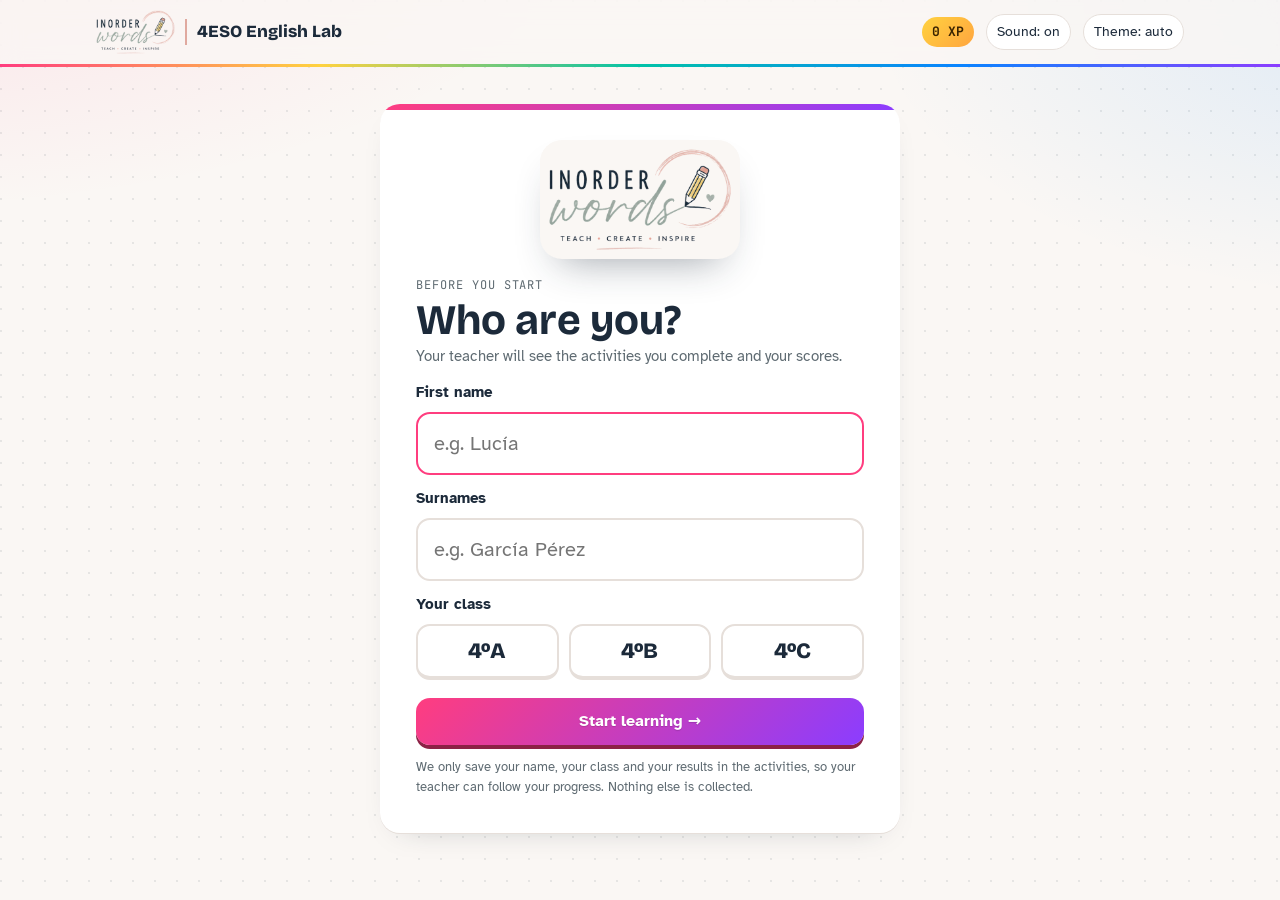
==== commit 28d9a0e7: "Pedir nombre y apellidos y elegir clase entre 4ºA, 4ºB y 4ºC Co-Authored-By: Claude Opus 5.5 <norepl" ====
--- a/index.html
+++ b/index.html
@@ -10,9 +10,9 @@
 <link rel="preconnect" href="https://fonts.gstatic.com" crossorigin>
 <link rel="stylesheet" href="https://fonts.googleapis.com/css2?family=Atkinson+Hyperlegible:ital,wght@0,400;0,700;1,400&family=Bricolage+Grotesque:opsz,wght@12..96,600;12..96,800&family=JetBrains+Mono:wght@400;700&display=swap">
 <link rel="stylesheet" href="https://fonts.googleapis.com/css2?family=Caveat:wght@600;700&family=Fredoka:wght@500;700&family=Bebas+Neue&family=Courier+Prime:wght@400;700&family=Stardos+Stencil:wght@700&family=Playfair+Display:wght@700;900&family=Orbitron:wght@600;800&family=Press+Start+2P&family=Space+Grotesk:wght@500;700&display=swap">
-<link rel="stylesheet" href="css/style.css?v=12">
-<link rel="stylesheet" href="css/vivid.css?v=12">
-<link rel="stylesheet" href="css/themes.css?v=12">
+<link rel="stylesheet" href="css/style.css?v=13">
+<link rel="stylesheet" href="css/vivid.css?v=13">
+<link rel="stylesheet" href="css/themes.css?v=13">
 </head>
 <body>
 <header class="top">
@@ -26,8 +26,8 @@
   </div>
 </header>
 <main id="app"></main>
-<script src="js/config.js?v=12"></script>
-<script src="js/data.js?v=12"></script>
-<script src="js/app.js?v=12"></script>
+<script src="js/config.js?v=13"></script>
+<script src="js/data.js?v=13"></script>
+<script src="js/app.js?v=13"></script>
 </body>
 </html>
--- a/css/vivid.css
+++ b/css/vivid.css
@@ -158,3 +158,8 @@
 .privacy { font-size: 13px; color: var(--muted); margin: 0; }
 .who { font-weight: 700; max-width: 170px; overflow: hidden; text-overflow: ellipsis; white-space: nowrap; }
 @media (max-width: 520px) { .who { max-width: 96px; } #sound { display: none; } }
+.field-label { font-weight: 700; font-size: 15px; margin-bottom: -4px; }
+.class-pick { display: grid; grid-template-columns: repeat(3, 1fr); gap: 10px; }
+.class-opt { border: 2px solid var(--line); border-bottom-width: 4px; background: var(--card); border-radius: 14px; padding: 14px 8px; font: 800 22px/1 var(--display); cursor: pointer; color: var(--ink); }
+.class-opt:hover { border-color: var(--pop5); }
+.class-opt[aria-checked="true"] { background: linear-gradient(135deg, var(--pop1), var(--pop5)); color: #fff; border-color: transparent; box-shadow: 0 4px 0 #5a2ab0; }
